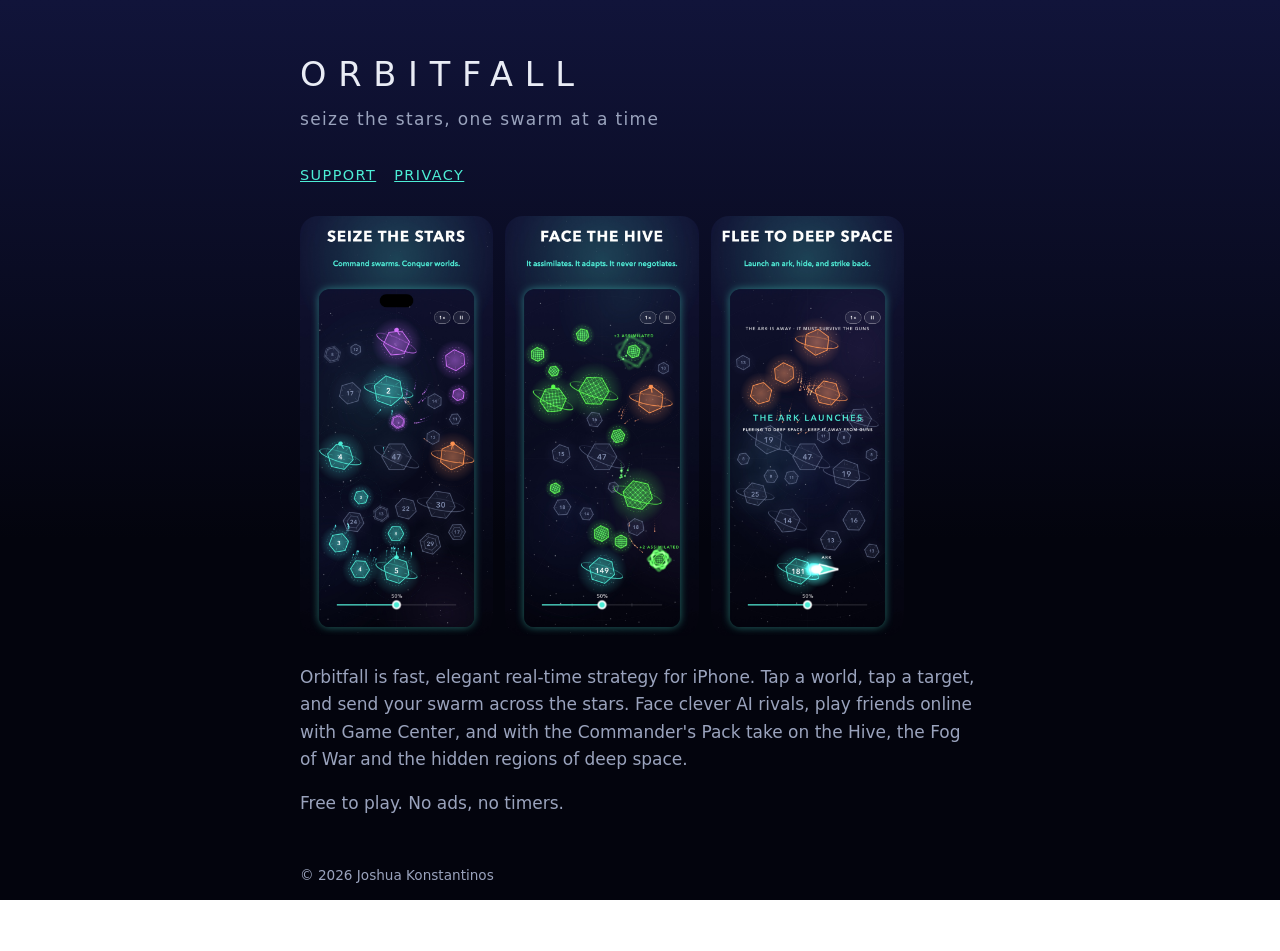
==== index.html @ 9ef08c72 "Orbitfall website: home, support and privacy pages Co-Authored-By: Claude Opus 5.5 <noreply@anthropi" ====
<!doctype html>
<html lang="en"><head><meta charset="utf-8"><meta name="viewport" content="width=device-width, initial-scale=1">
<title>Orbitfall – Star Conquest</title><link rel="stylesheet" href="style.css"></head>
<body><main>
<h1>ORBITFALL</h1>
<div class="tag">seize the stars, one swarm at a time</div>
<nav><a href="support.html">Support</a><a href="privacy.html">Privacy</a></nav>
<div class="shots"><img src="1-battle.jpg" alt="A four-way battle"><img src="2-hive.jpg" alt="The Hive"><img src="4-ark.jpg" alt="An ark fleeing to deep space"></div>
<p>Orbitfall is fast, elegant real-time strategy for iPhone. Tap a world, tap a target, and send your swarm across the stars. Face clever AI rivals, play friends online with Game Center, and with the Commander's Pack take on the Hive, the Fog of War and the hidden regions of deep space.</p>
<p>Free to play. No ads, no timers.</p>
<footer>© 2026 Joshua Konstantinos</footer>
</main></body></html>
---- style.css ----
:root { --bg: #03040d; --sky: #11143a; --ink: #e9ecf5; --dim: #9aa3bd; --teal: #4deed6; }
* { box-sizing: border-box; }
body { margin: 0; background: linear-gradient(#11143a, #03040d 60%); background-attachment: fixed; color: var(--ink);
  font: 17px/1.6 "Avenir Next", -apple-system, system-ui, sans-serif; }
main { max-width: 720px; margin: 0 auto; padding: 48px 20px 64px; }
h1 { font-weight: 300; letter-spacing: 0.35em; font-size: 2.1rem; margin: 0 0 4px; }
h2 { color: var(--teal); letter-spacing: 0.12em; font-size: 1rem; margin-top: 2.2em; text-transform: uppercase; }
p, li { color: var(--dim); }
a { color: var(--teal); }
.tag { color: var(--dim); letter-spacing: 0.08em; margin-bottom: 28px; }
nav a { margin-right: 18px; font-size: 0.9rem; letter-spacing: 0.1em; text-transform: uppercase; }
.shots { display: flex; gap: 12px; overflow-x: auto; margin: 28px 0; }
.shots img { height: 420px; border-radius: 18px; }
footer { margin-top: 48px; font-size: 0.85rem; color: var(--dim); }
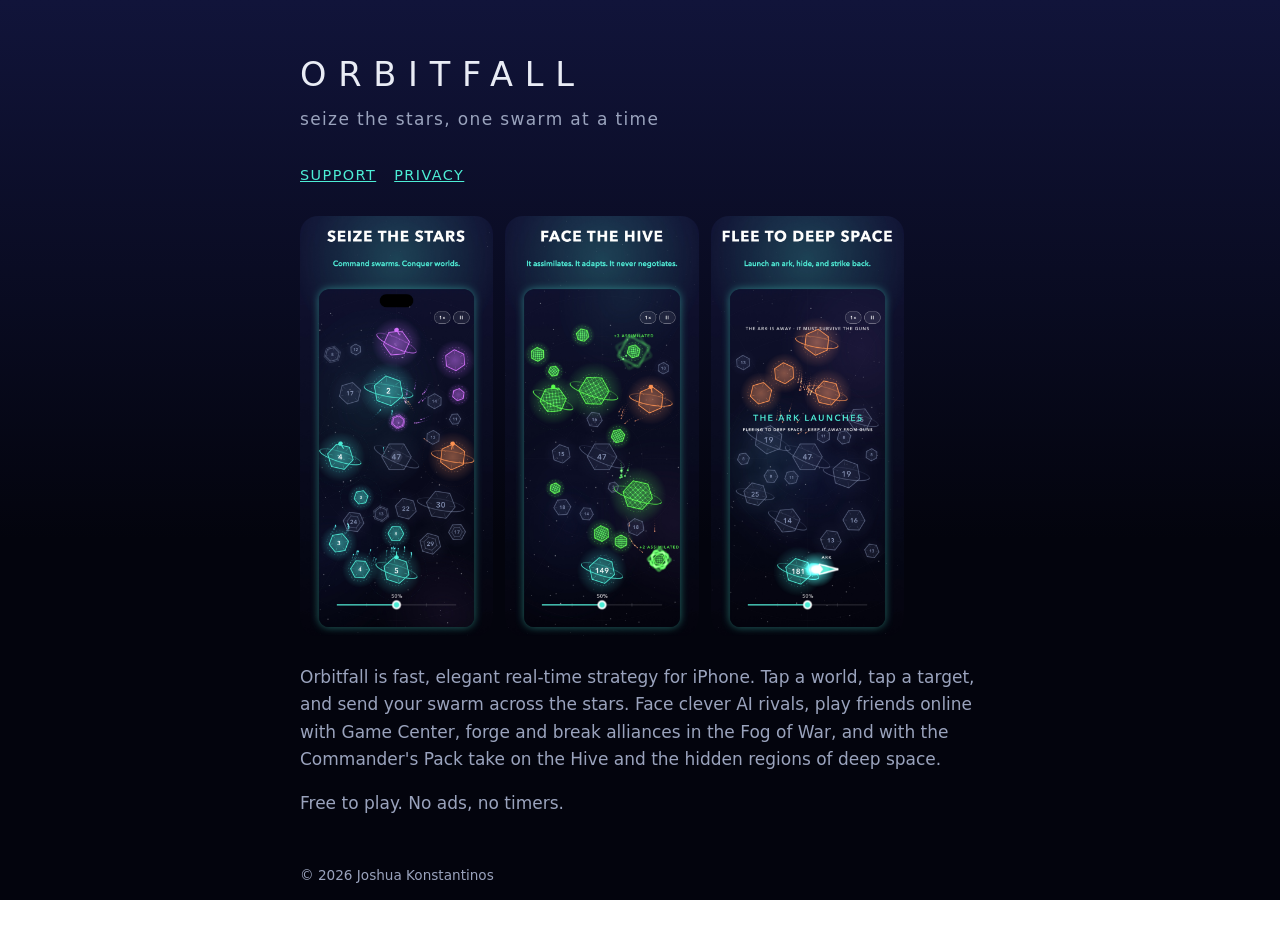
==== commit d46f4e73: "Fog of War is free Co-Authored-By: Claude Opus 5.5 <noreply@anthropic.com>" ====
--- a/index.html
+++ b/index.html
@@ -6,7 +6,7 @@
 <div class="tag">seize the stars, one swarm at a time</div>
 <nav><a href="support.html">Support</a><a href="privacy.html">Privacy</a></nav>
 <div class="shots"><img src="1-battle.jpg" alt="A four-way battle"><img src="2-hive.jpg" alt="The Hive"><img src="4-ark.jpg" alt="An ark fleeing to deep space"></div>
-<p>Orbitfall is fast, elegant real-time strategy for iPhone. Tap a world, tap a target, and send your swarm across the stars. Face clever AI rivals, play friends online with Game Center, and with the Commander's Pack take on the Hive, the Fog of War and the hidden regions of deep space.</p>
+<p>Orbitfall is fast, elegant real-time strategy for iPhone. Tap a world, tap a target, and send your swarm across the stars. Face clever AI rivals, play friends online with Game Center, forge and break alliances in the Fog of War, and with the Commander's Pack take on the Hive and the hidden regions of deep space.</p>
 <p>Free to play. No ads, no timers.</p>
 <footer>© 2026 Joshua Konstantinos</footer>
 </main></body></html>
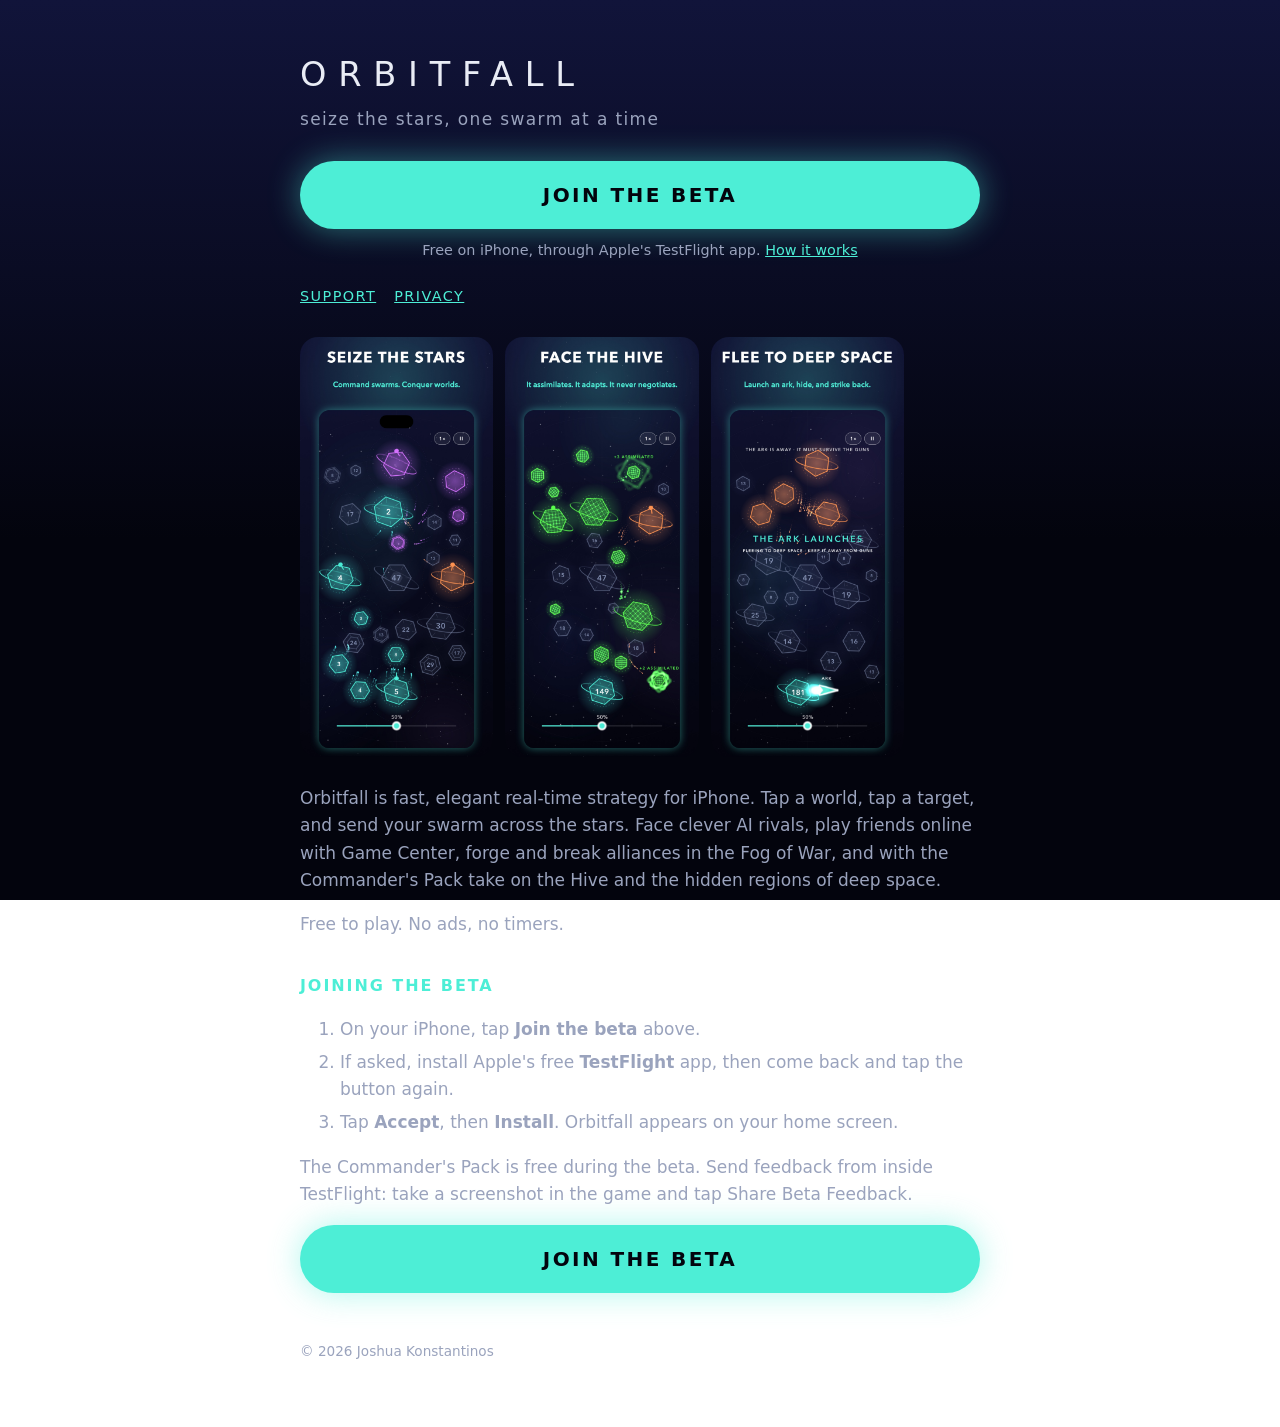
==== commit 76bbc5a3: "Add a Join the beta button Co-Authored-By: Claude Opus 5.5 <noreply@anthropic.com>" ====
--- a/index.html
+++ b/index.html
@@ -4,9 +4,19 @@
 <body><main>
 <h1>ORBITFALL</h1>
 <div class="tag">seize the stars, one swarm at a time</div>
+<a class="join" href="https://testflight.apple.com/join/yWR878nT">Join the beta</a>
+<div class="join-note">Free on iPhone, through Apple's TestFlight app. <a href="#how">How it works</a></div>
 <nav><a href="support.html">Support</a><a href="privacy.html">Privacy</a></nav>
 <div class="shots"><img src="1-battle.jpg" alt="A four-way battle"><img src="2-hive.jpg" alt="The Hive"><img src="4-ark.jpg" alt="An ark fleeing to deep space"></div>
 <p>Orbitfall is fast, elegant real-time strategy for iPhone. Tap a world, tap a target, and send your swarm across the stars. Face clever AI rivals, play friends online with Game Center, forge and break alliances in the Fog of War, and with the Commander's Pack take on the Hive and the hidden regions of deep space.</p>
 <p>Free to play. No ads, no timers.</p>
+<h2 id="how">Joining the beta</h2>
+<ol>
+<li>On your iPhone, tap <strong>Join the beta</strong> above.</li>
+<li>If asked, install Apple's free <strong>TestFlight</strong> app, then come back and tap the button again.</li>
+<li>Tap <strong>Accept</strong>, then <strong>Install</strong>. Orbitfall appears on your home screen.</li>
+</ol>
+<p>The Commander's Pack is free during the beta. Send feedback from inside TestFlight: take a screenshot in the game and tap Share Beta Feedback.</p>
+<a class="join" href="https://testflight.apple.com/join/yWR878nT">Join the beta</a>
 <footer>© 2026 Joshua Konstantinos</footer>
 </main></body></html>
--- a/style.css
+++ b/style.css
@@ -12,3 +12,9 @@
 .shots { display: flex; gap: 12px; overflow-x: auto; margin: 28px 0; }
 .shots img { height: 420px; border-radius: 18px; }
 footer { margin-top: 48px; font-size: 0.85rem; color: var(--dim); }
+.join { display: block; margin: 8px 0 10px; padding: 18px 24px; border-radius: 999px; text-align: center;
+  background: var(--teal); color: #03040d; font-weight: 700; font-size: 1.25rem; letter-spacing: 0.12em;
+  text-transform: uppercase; text-decoration: none; box-shadow: 0 0 32px rgba(77, 238, 214, 0.45); }
+.join:hover { filter: brightness(1.1); }
+.join-note { color: var(--dim); font-size: 0.9rem; text-align: center; margin-bottom: 20px; }
+ol li { margin-bottom: 6px; }
